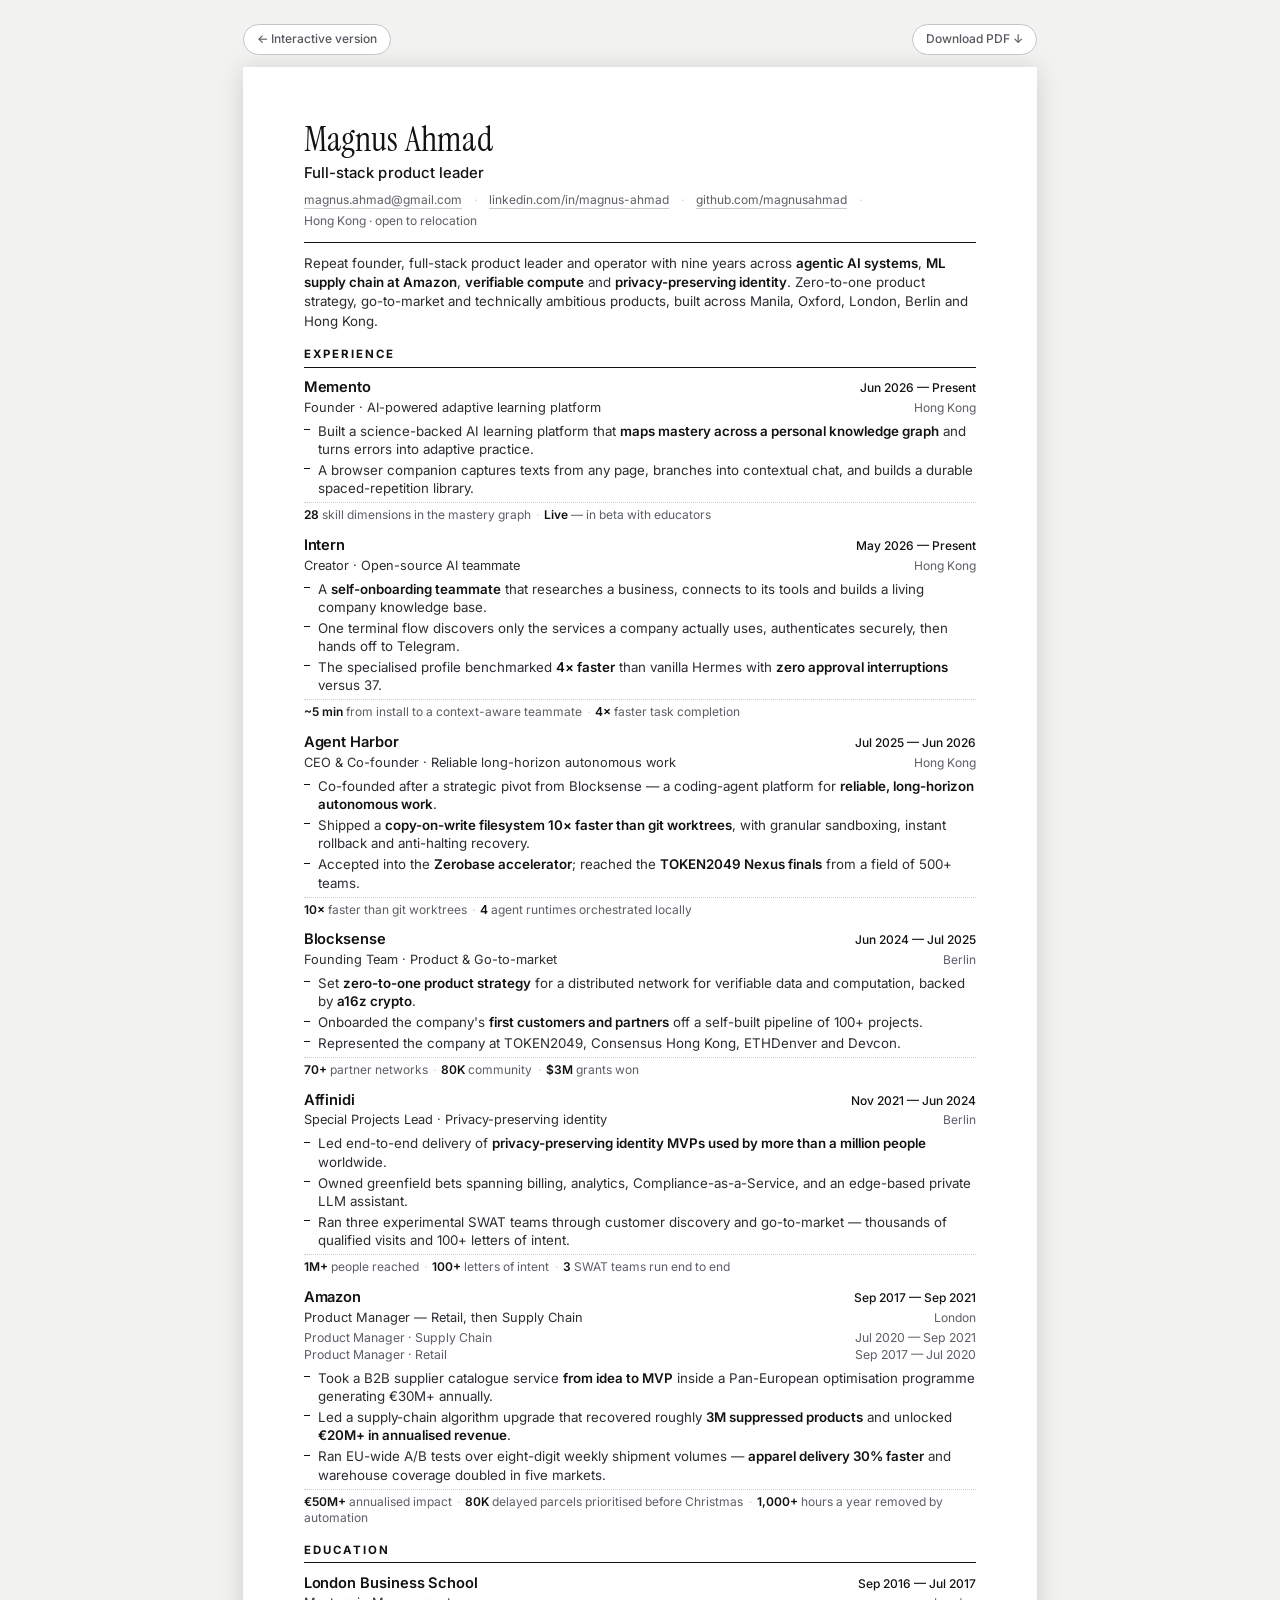
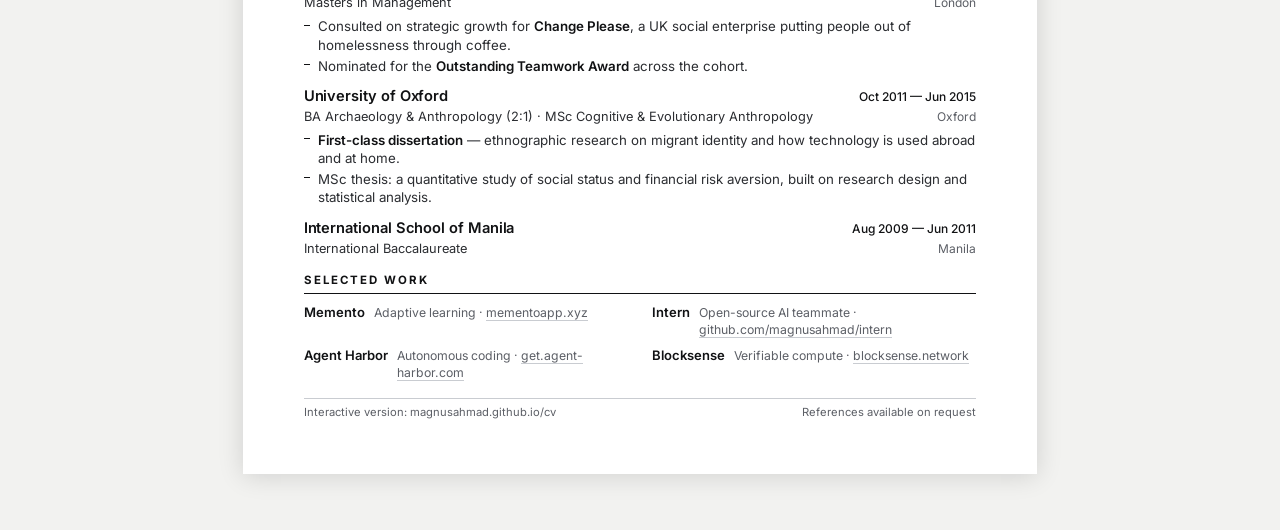
==== cv.html @ eab72baa "Add a print-first PDF CV and link it from the site cv.html is a traditional monochrome CV — no backg" ====
<!doctype html>
<html lang="en">
<head>
<meta charset="utf-8">
<meta name="viewport" content="width=device-width, initial-scale=1">
<title>Magnus Ahmad — Curriculum Vitae</title>
<meta name="description" content="Magnus Ahmad — product leader, operator and founder. Curriculum vitae.">
<meta name="robots" content="index, follow">
<link rel="icon" href="./magnus-ahmad.png">
<link rel="preconnect" href="https://fonts.googleapis.com">
<link rel="preconnect" href="https://fonts.gstatic.com" crossorigin>
<link rel="stylesheet" href="https://fonts.googleapis.com/css2?family=Inter:wght@400;500;600;700&family=Instrument+Serif:ital@0;1&display=swap">
<style>
  /* ==========================================================
     Print-first CV. Monochrome, no backgrounds, A4.
     ========================================================== */
  *, *::before, *::after { box-sizing: border-box; margin: 0; padding: 0; }

  :root {
    --ink:   #111214;
    --body:  #2b2d31;
    --muted: #5c5f66;
    --rule:  #c9ccd1;
    --sans:  "Inter", -apple-system, BlinkMacSystemFont, "Segoe UI", Helvetica, Arial, sans-serif;
    --serif: "Instrument Serif", "Iowan Old Style", Georgia, "Times New Roman", serif;
  }

  html { -webkit-text-size-adjust: 100%; }

  body {
    color: var(--body);
    font-family: var(--sans);
    font-size: 10pt;
    line-height: 1.38;
    -webkit-font-smoothing: antialiased;
  }

  /* the sheet-on-a-desk look is for reading on screen only; in print the
     page box comes from @page, so none of this may leak into it */
  @media screen {
    body { background: #f2f2f0; padding: 24px 16px 56px; }

    .page {
      width: 210mm;
      min-height: 297mm;
      margin: 0 auto;
      padding: 15mm 16mm 14mm;
      background: #fff;
      box-shadow: 0 2px 24px rgba(0, 0, 0, 0.14);
    }
  }

  a { color: inherit; text-decoration: none; }

  /* ---------- masthead ---------- */
  .masthead { padding-bottom: 9pt; border-bottom: 1.4pt solid var(--ink); }

  h1 {
    font-family: var(--serif);
    font-size: 26pt;
    font-weight: 400;
    letter-spacing: 0.005em;
    line-height: 1;
    color: var(--ink);
  }

  .title {
    margin-top: 4pt;
    font-size: 11.2pt;
    font-weight: 500;
    letter-spacing: 0.005em;
    color: var(--ink);
  }

  .contact {
    display: flex;
    flex-wrap: wrap;
    gap: 3pt 9pt;
    margin-top: 6pt;
    font-size: 9pt;
    color: var(--muted);
  }

  .contact span { display: inline-flex; align-items: center; gap: 9pt; }
  .contact span::after { content: "·"; color: var(--rule); }
  .contact span:last-child::after { content: none; }
  .contact a { border-bottom: 0.5pt solid var(--rule); }

  /* ---------- summary ---------- */
  .summary {
    margin-top: 8pt;
    font-size: 10pt;
    line-height: 1.45;
    color: var(--body);
    max-width: 62em;
  }

  .summary b { color: var(--ink); font-weight: 600; }

  /* ---------- sections ---------- */
  section { margin-top: 12pt; }

  h2 {
    font-size: 8.6pt;
    font-weight: 700;
    letter-spacing: 0.18em;
    text-transform: uppercase;
    color: var(--ink);
    padding-bottom: 3pt;
    border-bottom: 0.75pt solid var(--ink);
    margin-bottom: 7pt;
  }

  .entry { margin-bottom: 8.5pt; break-inside: avoid; page-break-inside: avoid; }
  .entry:last-child { margin-bottom: 0; }

  .entry-head {
    display: grid;
    grid-template-columns: 1fr auto;
    align-items: baseline;
    gap: 12pt;
  }

  .org { font-size: 11pt; font-weight: 600; letter-spacing: -0.005em; color: var(--ink); }
  .when { font-size: 9pt; font-weight: 500; color: var(--ink); white-space: nowrap; }

  .role-line {
    display: grid;
    grid-template-columns: 1fr auto;
    align-items: baseline;
    gap: 12pt;
    margin-top: 1pt;
  }

  .role { font-size: 9.6pt; color: var(--body); }
  .where { font-size: 9pt; color: var(--muted); white-space: nowrap; }

  .stints {
    margin-top: 2.5pt;
    font-size: 9.2pt;
    color: var(--muted);
  }

  .stints div { display: grid; grid-template-columns: 1fr auto; gap: 12pt; }

  ul.points { margin: 4pt 0 0; padding: 0; list-style: none; }

  ul.points li {
    position: relative;
    padding-left: 11pt;
    margin-bottom: 1.8pt;
  }

  ul.points li::before {
    content: "";
    position: absolute;
    left: 0;
    top: 0.56em;
    width: 4.5pt;
    height: 0.75pt;
    background: var(--ink);
  }

  ul.points b { color: var(--ink); font-weight: 600; }

  .metrics {
    margin-top: 3.5pt;
    padding-top: 3pt;
    border-top: 0.5pt dotted var(--rule);
    font-size: 9pt;
    color: var(--muted);
  }

  .metrics b { color: var(--ink); font-weight: 600; }
  .metrics i { font-style: normal; color: var(--rule); padding: 0 4pt; }

  /* ---------- links block ---------- */
  .links { display: grid; grid-template-columns: repeat(2, 1fr); gap: 5pt 18pt; }

  .links div { display: grid; grid-template-columns: auto 1fr; gap: 7pt; align-items: baseline; }
  .links strong { font-size: 9.8pt; font-weight: 600; color: var(--ink); white-space: nowrap; }
  .links span { font-size: 9.2pt; color: var(--muted); }
  .links a { border-bottom: 0.5pt solid var(--rule); }

  .foot {
    margin-top: 12pt;
    padding-top: 5pt;
    border-top: 0.5pt solid var(--rule);
    font-size: 8.4pt;
    color: var(--muted);
    display: flex;
    justify-content: space-between;
    gap: 12pt;
  }

  /* ---------- on-screen affordance, never printed ---------- */
  .bar {
    width: 210mm;
    max-width: 100%;
    margin: 0 auto 12px;
    display: flex;
    justify-content: space-between;
    align-items: center;
    gap: 12px;
    font-size: 12px;
    color: #55585e;
  }

  .bar a {
    padding: 6px 13px;
    border: 1px solid #c2c5ca;
    border-radius: 999px;
    background: #fff;
    font-weight: 500;
  }

  .bar a:hover { background: #111214; border-color: #111214; color: #fff; }

  @media print {
    @page { size: A4; margin: 13mm 14mm; }
    body { font-size: 9.6pt; }
    .bar { display: none; }
    h2 { break-after: avoid; page-break-after: avoid; }
    .contact a, .links a { border-bottom: 0; }
  }

  @media screen and (max-width: 800px) {
    body { padding: 12px 0 32px; }
    .page, .bar { width: auto; max-width: 100%; padding-left: 18px; padding-right: 18px; }
    .links { grid-template-columns: 1fr; }
    .entry-head, .role-line { grid-template-columns: 1fr; gap: 0; }
    .when, .where { white-space: normal; }
  }
</style>
</head>

<body>

<div class="bar">
  <a href="./">← Interactive version</a>
  <a href="./magnus-ahmad-cv.pdf" download>Download PDF ↓</a>
</div>

<main class="page">

  <header class="masthead">
    <h1>Magnus Ahmad</h1>
    <p class="title">Full-stack product leader</p>
    <p class="contact">
      <span><a href="mailto:magnus.ahmad@gmail.com">magnus.ahmad@gmail.com</a></span>
      <span><a href="https://www.linkedin.com/in/magnus-ahmad/">linkedin.com/in/magnus-ahmad</a></span>
      <span><a href="https://github.com/magnusahmad">github.com/magnusahmad</a></span>
      <span>Hong Kong · open to relocation</span>
    </p>
  </header>

  <p class="summary">
    Repeat founder, full-stack product leader and operator with nine years across
    <b>agentic AI systems</b>, <b>ML supply chain at Amazon</b>, <b>verifiable compute</b> and
    <b>privacy-preserving identity</b>. Zero-to-one product strategy, go-to-market and
    technically ambitious products, built across Manila, Oxford, London, Berlin and Hong Kong.
  </p>

  <!-- ============================ EXPERIENCE ============================ -->
  <section>
    <h2>Experience</h2>

    <div class="entry">
      <div class="entry-head"><span class="org">Memento</span><span class="when">Jun 2026 — Present</span></div>
      <div class="role-line"><span class="role">Founder · AI-powered adaptive learning platform</span><span class="where">Hong Kong</span></div>
      <ul class="points">
        <li>Built a science-backed AI learning platform that <b>maps mastery across a personal knowledge graph</b> and turns errors into adaptive practice.</li>
        <li>A browser companion captures texts from any page, branches into contextual chat, and builds a durable spaced-repetition library.</li>
      </ul>
      <p class="metrics"><b>28</b> skill dimensions in the mastery graph<i>·</i><b>Live</b> — in beta with educators</p>
    </div>

    <div class="entry">
      <div class="entry-head"><span class="org">Intern</span><span class="when">May 2026 — Present</span></div>
      <div class="role-line"><span class="role">Creator · Open-source AI teammate</span><span class="where">Hong Kong</span></div>
      <ul class="points">
        <li>A <b>self-onboarding teammate</b> that researches a business, connects to its tools and builds a living company knowledge base.</li>
        <li>One terminal flow discovers only the services a company actually uses, authenticates securely, then hands off to Telegram.</li>
        <li>The specialised profile benchmarked <b>4× faster</b> than vanilla Hermes with <b>zero approval interruptions</b> versus 37.</li>
      </ul>
      <p class="metrics"><b>~5 min</b> from install to a context-aware teammate<i>·</i><b>4×</b> faster task completion</p>
    </div>

    <div class="entry">
      <div class="entry-head"><span class="org">Agent Harbor</span><span class="when">Jul 2025 — Jun 2026</span></div>
      <div class="role-line"><span class="role">CEO &amp; Co-founder · Reliable long-horizon autonomous work</span><span class="where">Hong Kong</span></div>
      <ul class="points">
        <li>Co-founded after a strategic pivot from Blocksense — a coding-agent platform for <b>reliable, long-horizon autonomous work</b>.</li>
        <li>Shipped a <b>copy-on-write filesystem 10× faster than git worktrees</b>, with granular sandboxing, instant rollback and anti-halting recovery.</li>
        <li>Accepted into the <b>Zerobase accelerator</b>; reached the <b>TOKEN2049 Nexus finals</b> from a field of 500+ teams.</li>
      </ul>
      <p class="metrics"><b>10×</b> faster than git worktrees<i>·</i><b>4</b> agent runtimes orchestrated locally</p>
    </div>

    <div class="entry">
      <div class="entry-head"><span class="org">Blocksense</span><span class="when">Jun 2024 — Jul 2025</span></div>
      <div class="role-line"><span class="role">Founding Team · Product &amp; Go-to-market</span><span class="where">Berlin</span></div>
      <ul class="points">
        <li>Set <b>zero-to-one product strategy</b> for a distributed network for verifiable data and computation, backed by <b>a16z crypto</b>.</li>
        <li>Onboarded the company's <b>first customers and partners</b> off a self-built pipeline of 100+ projects.</li>
        <li>Represented the company at TOKEN2049, Consensus Hong Kong, ETHDenver and Devcon.</li>
      </ul>
      <p class="metrics"><b>70+</b> partner networks<i>·</i><b>80K</b> community<i>·</i><b>$3M</b> grants won</p>
    </div>

    <div class="entry">
      <div class="entry-head"><span class="org">Affinidi</span><span class="when">Nov 2021 — Jun 2024</span></div>
      <div class="role-line"><span class="role">Special Projects Lead · Privacy-preserving identity</span><span class="where">Berlin</span></div>
      <ul class="points">
        <li>Led end-to-end delivery of <b>privacy-preserving identity MVPs used by more than a million people</b> worldwide.</li>
        <li>Owned greenfield bets spanning billing, analytics, Compliance-as-a-Service, and an edge-based private LLM assistant.</li>
        <li>Ran three experimental SWAT teams through customer discovery and go-to-market — thousands of qualified visits and 100+ letters of intent.</li>
      </ul>
      <p class="metrics"><b>1M+</b> people reached<i>·</i><b>100+</b> letters of intent<i>·</i><b>3</b> SWAT teams run end to end</p>
    </div>

    <div class="entry">
      <div class="entry-head"><span class="org">Amazon</span><span class="when">Sep 2017 — Sep 2021</span></div>
      <div class="role-line"><span class="role">Product Manager — Retail, then Supply Chain</span><span class="where">London</span></div>
      <div class="stints">
        <div><span>Product Manager · Supply Chain</span><span>Jul 2020 — Sep 2021</span></div>
        <div><span>Product Manager · Retail</span><span>Sep 2017 — Jul 2020</span></div>
      </div>
      <ul class="points">
        <li>Took a B2B supplier catalogue service <b>from idea to MVP</b> inside a Pan-European optimisation programme generating €30M+ annually.</li>
        <li>Led a supply-chain algorithm upgrade that recovered roughly <b>3M suppressed products</b> and unlocked <b>€20M+ in annualised revenue</b>.</li>
        <li>Ran EU-wide A/B tests over eight-digit weekly shipment volumes — <b>apparel delivery 30% faster</b> and warehouse coverage doubled in five markets.</li>
      </ul>
      <p class="metrics"><b>€50M+</b> annualised impact<i>·</i><b>80K</b> delayed parcels prioritised before Christmas<i>·</i><b>1,000+</b> hours a year removed by automation</p>
    </div>

  </section>

  <!-- ============================ EDUCATION ============================ -->
  <section>
    <h2>Education</h2>

    <div class="entry">
      <div class="entry-head"><span class="org">London Business School</span><span class="when">Sep 2016 — Jul 2017</span></div>
      <div class="role-line"><span class="role">Masters in Management</span><span class="where">London</span></div>
      <ul class="points">
        <li>Consulted on strategic growth for <b>Change Please</b>, a UK social enterprise putting people out of homelessness through coffee.</li>
        <li>Nominated for the <b>Outstanding Teamwork Award</b> across the cohort.</li>
      </ul>
    </div>

    <div class="entry">
      <div class="entry-head"><span class="org">University of Oxford</span><span class="when">Oct 2011 — Jun 2015</span></div>
      <div class="role-line"><span class="role">BA Archaeology &amp; Anthropology (2:1) · MSc Cognitive &amp; Evolutionary Anthropology</span><span class="where">Oxford</span></div>
      <ul class="points">
        <li><b>First-class dissertation</b> — ethnographic research on migrant identity and how technology is used abroad and at home.</li>
        <li>MSc thesis: a quantitative study of social status and financial risk aversion, built on research design and statistical analysis.</li>
      </ul>
    </div>

    <div class="entry">
      <div class="entry-head"><span class="org">International School of Manila</span><span class="when">Aug 2009 — Jun 2011</span></div>
      <div class="role-line"><span class="role">International Baccalaureate</span><span class="where">Manila</span></div>
    </div>
  </section>

  <!-- ============================ SELECTED WORK ============================ -->
  <section>
    <h2>Selected work</h2>
    <div class="links">
      <div><strong>Memento</strong><span>Adaptive learning · <a href="https://mementoapp.xyz/">mementoapp.xyz</a></span></div>
      <div><strong>Intern</strong><span>Open-source AI teammate · <a href="https://github.com/magnusahmad/intern/tree/main">github.com/magnusahmad/intern</a></span></div>
      <div><strong>Agent Harbor</strong><span>Autonomous coding · <a href="https://get.agent-harbor.com/">get.agent-harbor.com</a></span></div>
      <div><strong>Blocksense</strong><span>Verifiable compute · <a href="https://www.blocksense.network/">blocksense.network</a></span></div>
    </div>
  </section>

  <p class="foot">
    <span>Interactive version: magnusahmad.github.io/cv</span>
    <span>References available on request</span>
  </p>

</main>
</body>
</html>
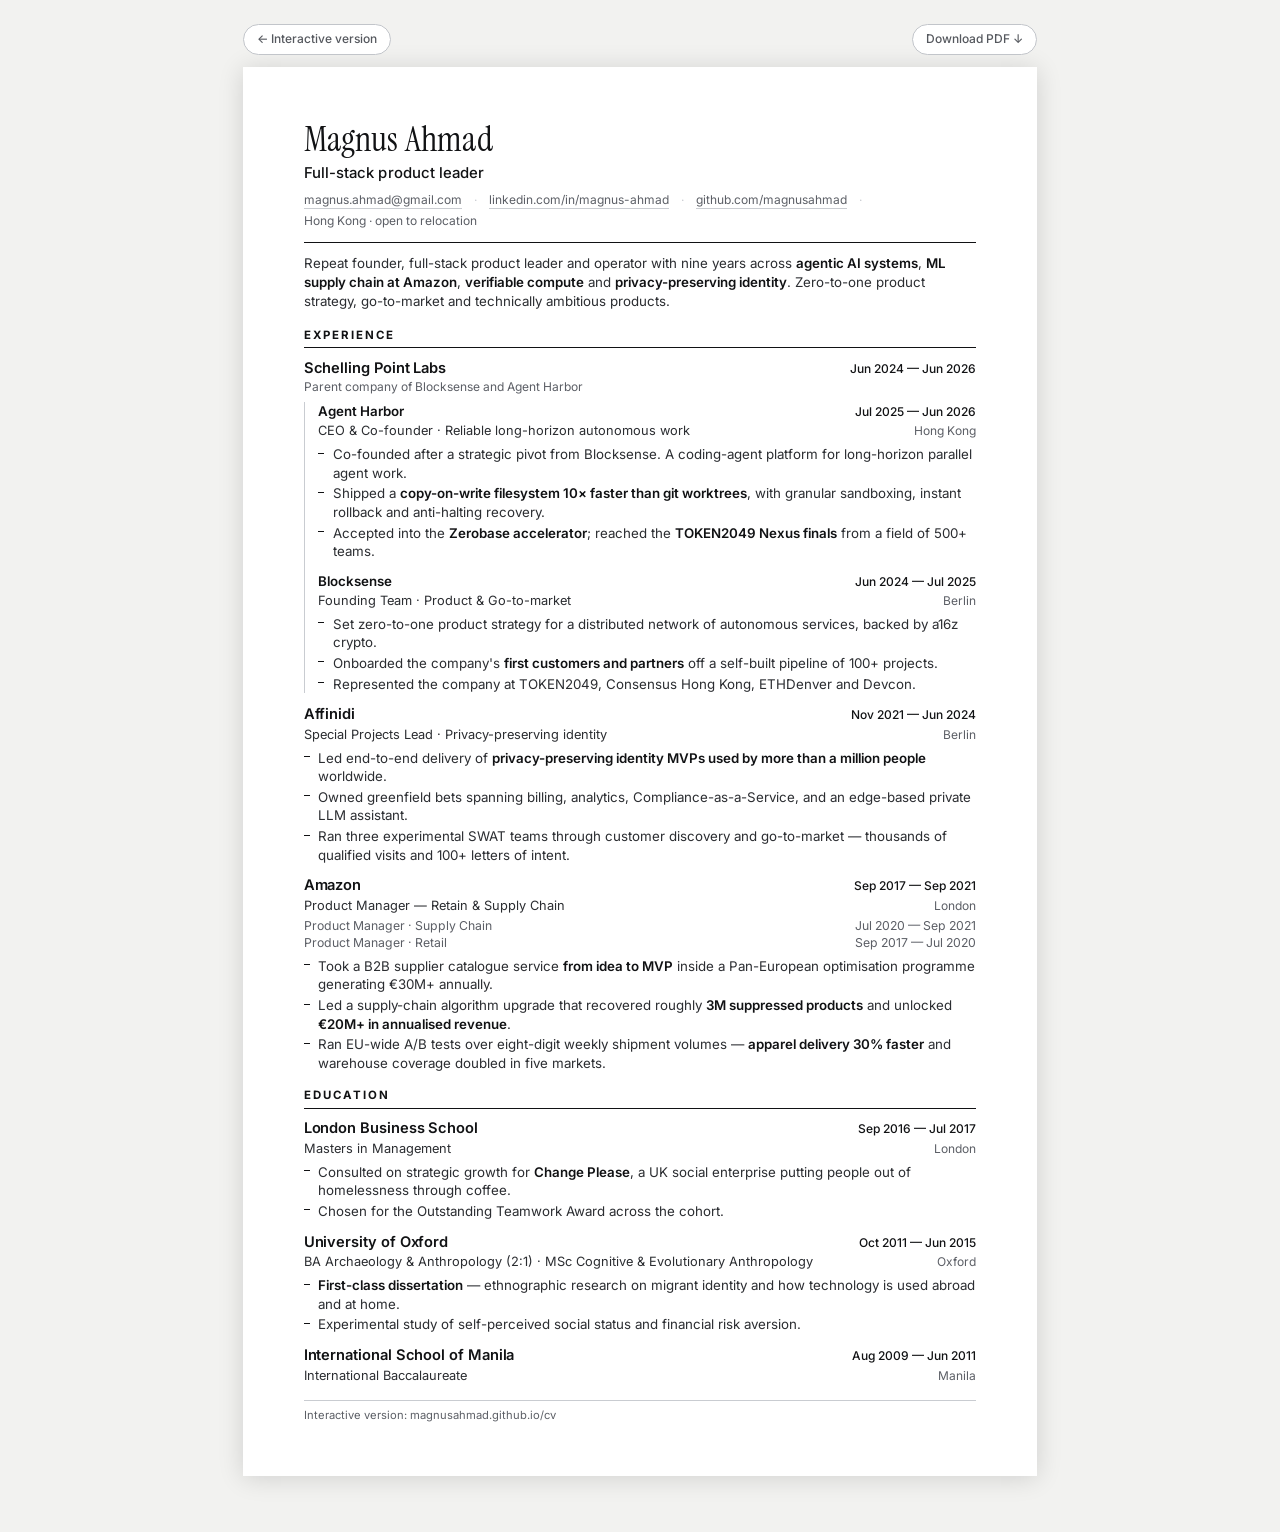
==== commit 9af96281: "Group Schelling Point Labs ventures and update PDF CV" ====
--- a/cv.html
+++ b/cv.html
@@ -122,6 +122,10 @@
   }
 
   .org { font-size: 11pt; font-weight: 600; letter-spacing: -0.005em; color: var(--ink); }
+  .company-note { margin: 1pt 0 5pt; font-size: 9pt; color: var(--muted); }
+  .company-roles { border-left: 0.75pt solid var(--rule); padding-left: 10pt; }
+  .venture { font-size: 10pt; font-weight: 600; color: var(--ink); }
+
   .when { font-size: 9pt; font-weight: 500; color: var(--ink); white-space: nowrap; }
 
   .role-line {
@@ -162,25 +166,6 @@
   }
 
   ul.points b { color: var(--ink); font-weight: 600; }
-
-  .metrics {
-    margin-top: 3.5pt;
-    padding-top: 3pt;
-    border-top: 0.5pt dotted var(--rule);
-    font-size: 9pt;
-    color: var(--muted);
-  }
-
-  .metrics b { color: var(--ink); font-weight: 600; }
-  .metrics i { font-style: normal; color: var(--rule); padding: 0 4pt; }
-
-  /* ---------- links block ---------- */
-  .links { display: grid; grid-template-columns: repeat(2, 1fr); gap: 5pt 18pt; }
-
-  .links div { display: grid; grid-template-columns: auto 1fr; gap: 7pt; align-items: baseline; }
-  .links strong { font-size: 9.8pt; font-weight: 600; color: var(--ink); white-space: nowrap; }
-  .links span { font-size: 9.2pt; color: var(--muted); }
-  .links a { border-bottom: 0.5pt solid var(--rule); }
 
   .foot {
     margin-top: 12pt;
@@ -221,13 +206,12 @@
     body { font-size: 9.6pt; }
     .bar { display: none; }
     h2 { break-after: avoid; page-break-after: avoid; }
-    .contact a, .links a { border-bottom: 0; }
+    .contact a { border-bottom: 0; }
   }
 
   @media screen and (max-width: 800px) {
     body { padding: 12px 0 32px; }
     .page, .bar { width: auto; max-width: 100%; padding-left: 18px; padding-right: 18px; }
-    .links { grid-template-columns: 1fr; }
     .entry-head, .role-line { grid-template-columns: 1fr; gap: 0; }
     .when, .where { white-space: normal; }
   }
@@ -258,54 +242,38 @@
     Repeat founder, full-stack product leader and operator with nine years across
     <b>agentic AI systems</b>, <b>ML supply chain at Amazon</b>, <b>verifiable compute</b> and
     <b>privacy-preserving identity</b>. Zero-to-one product strategy, go-to-market and
-    technically ambitious products, built across Manila, Oxford, London, Berlin and Hong Kong.
+    technically ambitious products.
   </p>
 
   <!-- ============================ EXPERIENCE ============================ -->
   <section>
     <h2>Experience</h2>
 
-    <div class="entry">
-      <div class="entry-head"><span class="org">Memento</span><span class="when">Jun 2026 — Present</span></div>
-      <div class="role-line"><span class="role">Founder · AI-powered adaptive learning platform</span><span class="where">Hong Kong</span></div>
-      <ul class="points">
-        <li>Built a science-backed AI learning platform that <b>maps mastery across a personal knowledge graph</b> and turns errors into adaptive practice.</li>
-        <li>A browser companion captures texts from any page, branches into contextual chat, and builds a durable spaced-repetition library.</li>
-      </ul>
-      <p class="metrics"><b>28</b> skill dimensions in the mastery graph<i>·</i><b>Live</b> — in beta with educators</p>
-    </div>
-
-    <div class="entry">
-      <div class="entry-head"><span class="org">Intern</span><span class="when">May 2026 — Present</span></div>
-      <div class="role-line"><span class="role">Creator · Open-source AI teammate</span><span class="where">Hong Kong</span></div>
-      <ul class="points">
-        <li>A <b>self-onboarding teammate</b> that researches a business, connects to its tools and builds a living company knowledge base.</li>
-        <li>One terminal flow discovers only the services a company actually uses, authenticates securely, then hands off to Telegram.</li>
-        <li>The specialised profile benchmarked <b>4× faster</b> than vanilla Hermes with <b>zero approval interruptions</b> versus 37.</li>
-      </ul>
-      <p class="metrics"><b>~5 min</b> from install to a context-aware teammate<i>·</i><b>4×</b> faster task completion</p>
-    </div>
-
-    <div class="entry">
-      <div class="entry-head"><span class="org">Agent Harbor</span><span class="when">Jul 2025 — Jun 2026</span></div>
+    <div class="entry company-group" role="group" aria-labelledby="schelling-point-labs">
+      <div class="entry-head"><h3 class="org" id="schelling-point-labs">Schelling Point Labs</h3><span class="when">Jun 2024 — Jun 2026</span></div>
+      <p class="company-note">Parent company of Blocksense and Agent Harbor</p>
+      <div class="company-roles">
+    <div class="entry">
+      <div class="entry-head"><span class="venture">Agent Harbor</span><span class="when">Jul 2025 — Jun 2026</span></div>
       <div class="role-line"><span class="role">CEO &amp; Co-founder · Reliable long-horizon autonomous work</span><span class="where">Hong Kong</span></div>
       <ul class="points">
-        <li>Co-founded after a strategic pivot from Blocksense — a coding-agent platform for <b>reliable, long-horizon autonomous work</b>.</li>
+        <li>Co-founded after a strategic pivot from Blocksense. A coding-agent platform for long-horizon parallel agent work.</li>
         <li>Shipped a <b>copy-on-write filesystem 10× faster than git worktrees</b>, with granular sandboxing, instant rollback and anti-halting recovery.</li>
         <li>Accepted into the <b>Zerobase accelerator</b>; reached the <b>TOKEN2049 Nexus finals</b> from a field of 500+ teams.</li>
       </ul>
-      <p class="metrics"><b>10×</b> faster than git worktrees<i>·</i><b>4</b> agent runtimes orchestrated locally</p>
-    </div>
-
-    <div class="entry">
-      <div class="entry-head"><span class="org">Blocksense</span><span class="when">Jun 2024 — Jul 2025</span></div>
+    </div>
+
+    <div class="entry">
+      <div class="entry-head"><span class="venture">Blocksense</span><span class="when">Jun 2024 — Jul 2025</span></div>
       <div class="role-line"><span class="role">Founding Team · Product &amp; Go-to-market</span><span class="where">Berlin</span></div>
       <ul class="points">
-        <li>Set <b>zero-to-one product strategy</b> for a distributed network for verifiable data and computation, backed by <b>a16z crypto</b>.</li>
+        <li>Set zero-to-one product strategy for a distributed network of autonomous services, backed by a16z crypto.</li>
         <li>Onboarded the company's <b>first customers and partners</b> off a self-built pipeline of 100+ projects.</li>
         <li>Represented the company at TOKEN2049, Consensus Hong Kong, ETHDenver and Devcon.</li>
       </ul>
-      <p class="metrics"><b>70+</b> partner networks<i>·</i><b>80K</b> community<i>·</i><b>$3M</b> grants won</p>
+    </div>
+
+      </div>
     </div>
 
     <div class="entry">
@@ -316,12 +284,11 @@
         <li>Owned greenfield bets spanning billing, analytics, Compliance-as-a-Service, and an edge-based private LLM assistant.</li>
         <li>Ran three experimental SWAT teams through customer discovery and go-to-market — thousands of qualified visits and 100+ letters of intent.</li>
       </ul>
-      <p class="metrics"><b>1M+</b> people reached<i>·</i><b>100+</b> letters of intent<i>·</i><b>3</b> SWAT teams run end to end</p>
     </div>
 
     <div class="entry">
       <div class="entry-head"><span class="org">Amazon</span><span class="when">Sep 2017 — Sep 2021</span></div>
-      <div class="role-line"><span class="role">Product Manager — Retail, then Supply Chain</span><span class="where">London</span></div>
+      <div class="role-line"><span class="role">Product Manager — Retain &amp; Supply Chain</span><span class="where">London</span></div>
       <div class="stints">
         <div><span>Product Manager · Supply Chain</span><span>Jul 2020 — Sep 2021</span></div>
         <div><span>Product Manager · Retail</span><span>Sep 2017 — Jul 2020</span></div>
@@ -331,7 +298,6 @@
         <li>Led a supply-chain algorithm upgrade that recovered roughly <b>3M suppressed products</b> and unlocked <b>€20M+ in annualised revenue</b>.</li>
         <li>Ran EU-wide A/B tests over eight-digit weekly shipment volumes — <b>apparel delivery 30% faster</b> and warehouse coverage doubled in five markets.</li>
       </ul>
-      <p class="metrics"><b>€50M+</b> annualised impact<i>·</i><b>80K</b> delayed parcels prioritised before Christmas<i>·</i><b>1,000+</b> hours a year removed by automation</p>
     </div>
 
   </section>
@@ -345,7 +311,7 @@
       <div class="role-line"><span class="role">Masters in Management</span><span class="where">London</span></div>
       <ul class="points">
         <li>Consulted on strategic growth for <b>Change Please</b>, a UK social enterprise putting people out of homelessness through coffee.</li>
-        <li>Nominated for the <b>Outstanding Teamwork Award</b> across the cohort.</li>
+        <li>Chosen for the Outstanding Teamwork Award across the cohort.</li>
       </ul>
     </div>
 
@@ -354,7 +320,7 @@
       <div class="role-line"><span class="role">BA Archaeology &amp; Anthropology (2:1) · MSc Cognitive &amp; Evolutionary Anthropology</span><span class="where">Oxford</span></div>
       <ul class="points">
         <li><b>First-class dissertation</b> — ethnographic research on migrant identity and how technology is used abroad and at home.</li>
-        <li>MSc thesis: a quantitative study of social status and financial risk aversion, built on research design and statistical analysis.</li>
+        <li>Experimental study of self-perceived social status and financial risk aversion.</li>
       </ul>
     </div>
 
@@ -364,20 +330,8 @@
     </div>
   </section>
 
-  <!-- ============================ SELECTED WORK ============================ -->
-  <section>
-    <h2>Selected work</h2>
-    <div class="links">
-      <div><strong>Memento</strong><span>Adaptive learning · <a href="https://mementoapp.xyz/">mementoapp.xyz</a></span></div>
-      <div><strong>Intern</strong><span>Open-source AI teammate · <a href="https://github.com/magnusahmad/intern/tree/main">github.com/magnusahmad/intern</a></span></div>
-      <div><strong>Agent Harbor</strong><span>Autonomous coding · <a href="https://get.agent-harbor.com/">get.agent-harbor.com</a></span></div>
-      <div><strong>Blocksense</strong><span>Verifiable compute · <a href="https://www.blocksense.network/">blocksense.network</a></span></div>
-    </div>
-  </section>
-
   <p class="foot">
     <span>Interactive version: magnusahmad.github.io/cv</span>
-    <span>References available on request</span>
   </p>
 
 </main>
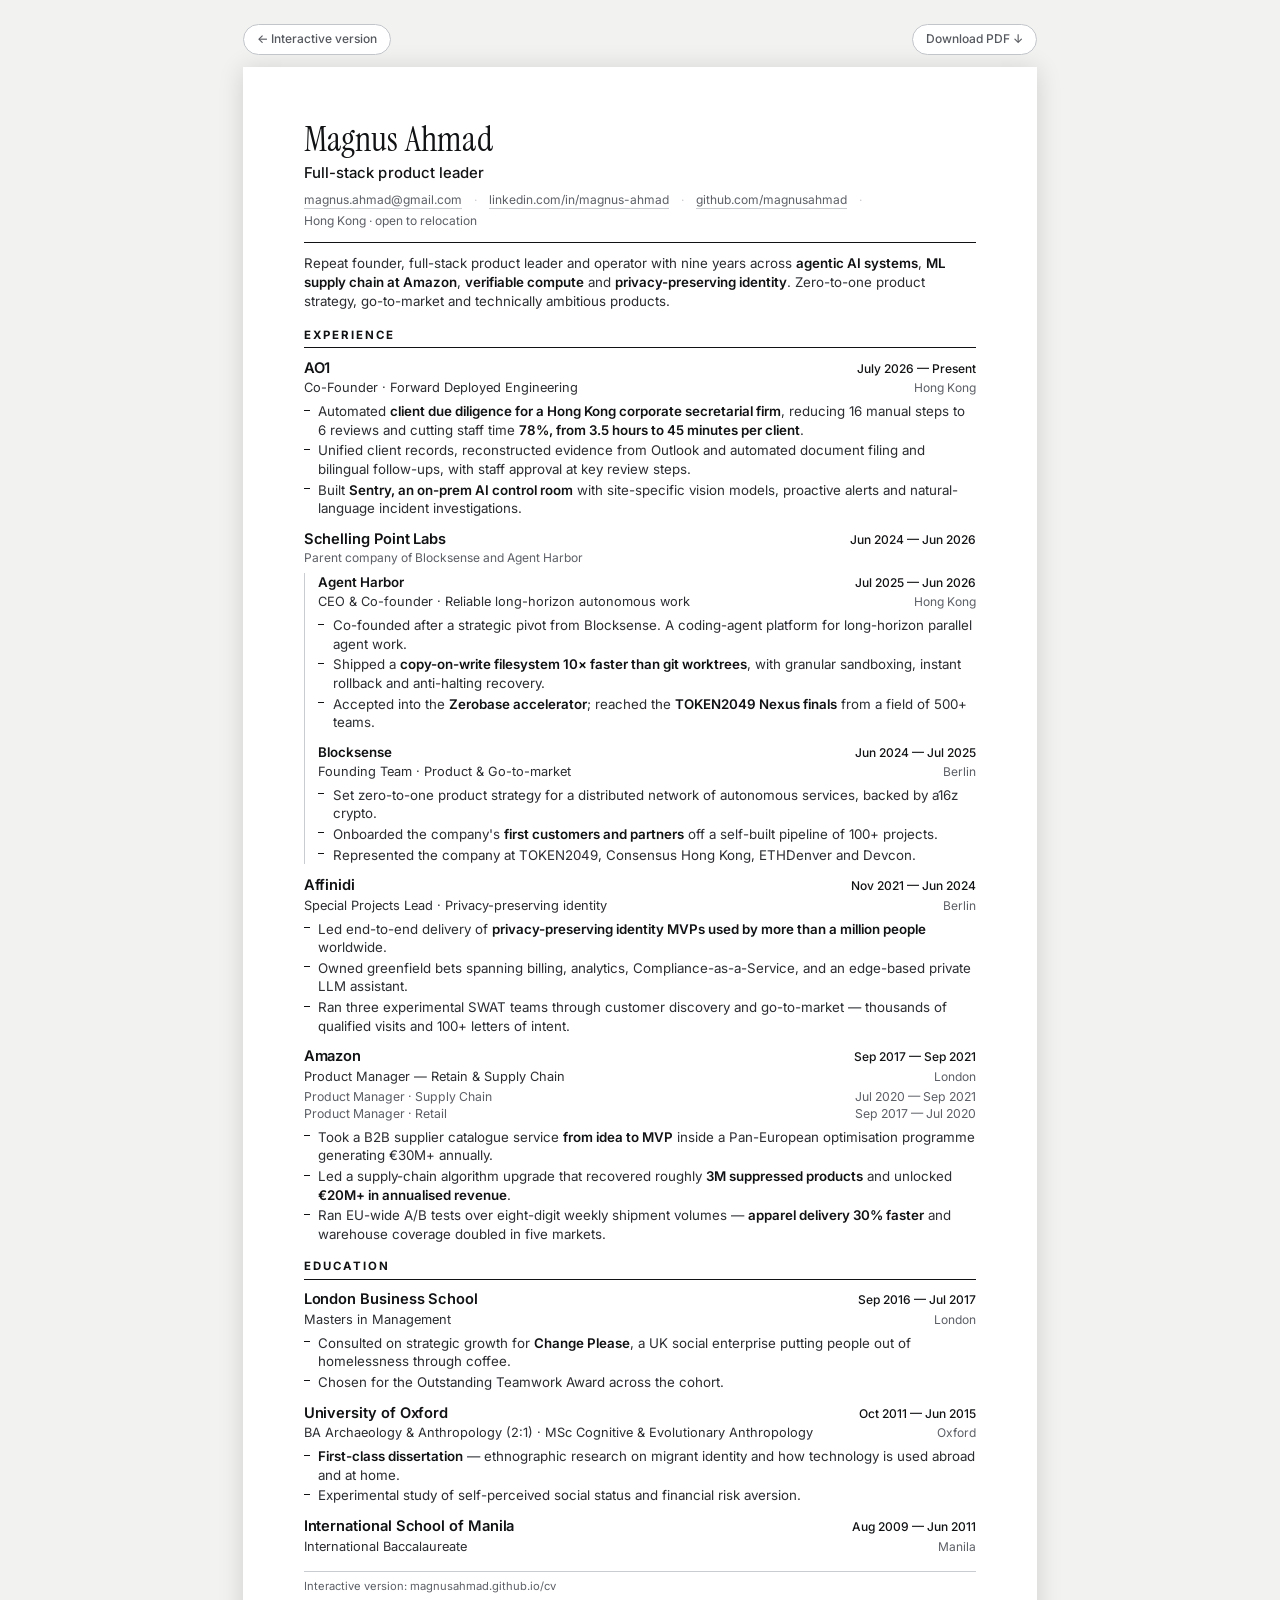
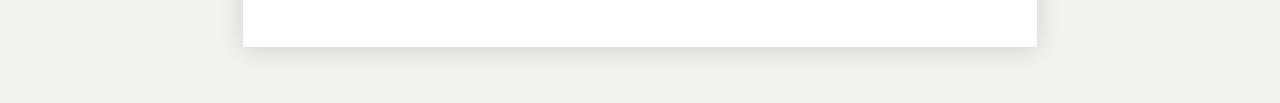
==== commit 5114849f: "Add AO1 experience and interactive Sentry demo" ====
--- a/cv.html
+++ b/cv.html
@@ -249,6 +249,16 @@
   <section>
     <h2>Experience</h2>
 
+    <div class="entry">
+      <div class="entry-head"><span class="org"><a href="https://ao1.consulting/">AO1</a></span><span class="when">July 2026 — Present</span></div>
+      <div class="role-line"><span class="role">Co-Founder · Forward Deployed Engineering</span><span class="where">Hong Kong</span></div>
+      <ul class="points">
+        <li>Automated <b>client due diligence for a Hong Kong corporate secretarial firm</b>, reducing 16 manual steps to 6 reviews and cutting staff time <b>78%, from 3.5 hours to 45 minutes per client</b>.</li>
+        <li>Unified client records, reconstructed evidence from Outlook and automated document filing and bilingual follow-ups, with staff approval at key review steps.</li>
+        <li>Built <b>Sentry, an on-prem AI control room</b> with site-specific vision models, proactive alerts and natural-language incident investigations.</li>
+      </ul>
+    </div>
+
     <div class="entry company-group" role="group" aria-labelledby="schelling-point-labs">
       <div class="entry-head"><h3 class="org" id="schelling-point-labs">Schelling Point Labs</h3><span class="when">Jun 2024 — Jun 2026</span></div>
       <p class="company-note">Parent company of Blocksense and Agent Harbor</p>
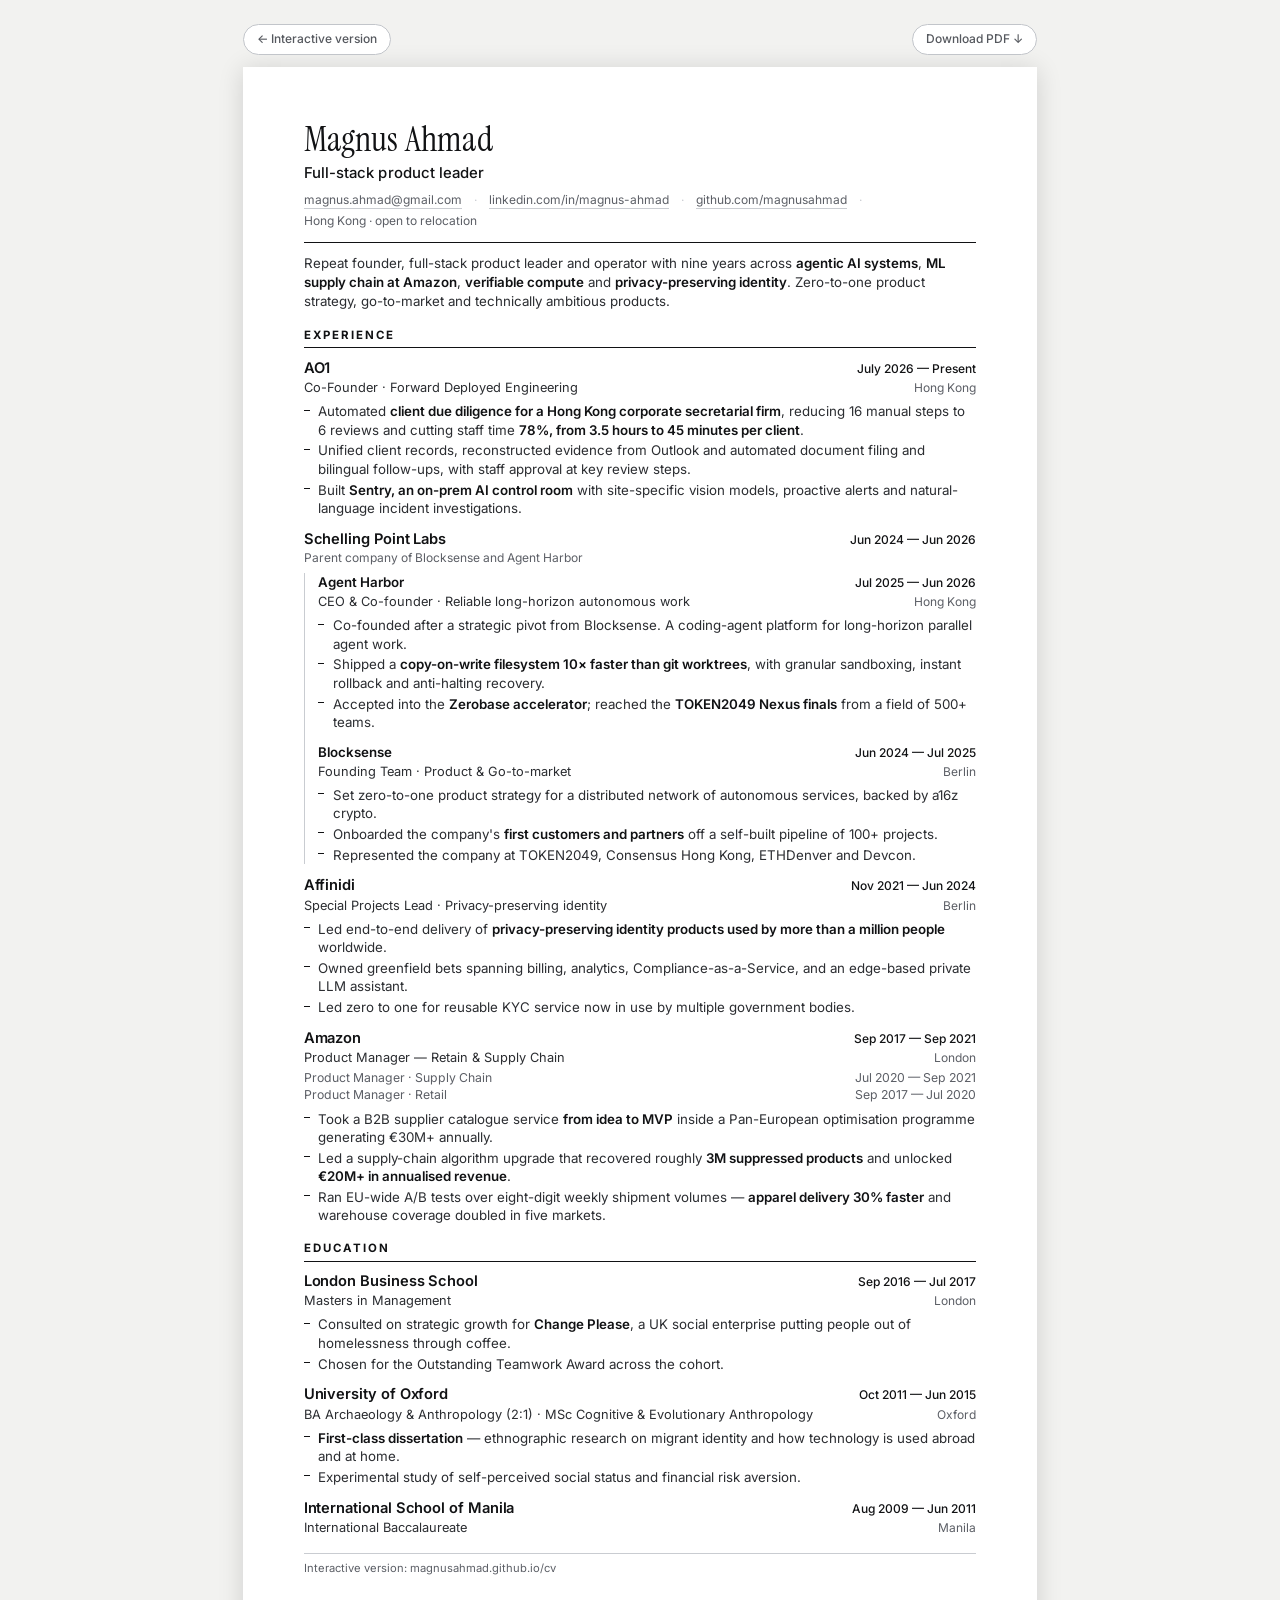
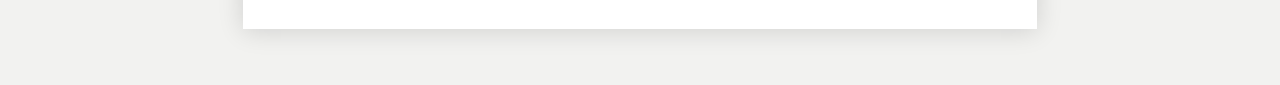
==== commit 9d85b88f: "Refresh selected work, simplify contact, and revise Affinidi experience" ====
--- a/cv.html
+++ b/cv.html
@@ -290,9 +290,9 @@
       <div class="entry-head"><span class="org">Affinidi</span><span class="when">Nov 2021 — Jun 2024</span></div>
       <div class="role-line"><span class="role">Special Projects Lead · Privacy-preserving identity</span><span class="where">Berlin</span></div>
       <ul class="points">
-        <li>Led end-to-end delivery of <b>privacy-preserving identity MVPs used by more than a million people</b> worldwide.</li>
+        <li>Led end-to-end delivery of <b>privacy-preserving identity products used by more than a million people</b> worldwide.</li>
         <li>Owned greenfield bets spanning billing, analytics, Compliance-as-a-Service, and an edge-based private LLM assistant.</li>
-        <li>Ran three experimental SWAT teams through customer discovery and go-to-market — thousands of qualified visits and 100+ letters of intent.</li>
+        <li>Led zero to one for reusable KYC service now in use by multiple government bodies.</li>
       </ul>
     </div>
 
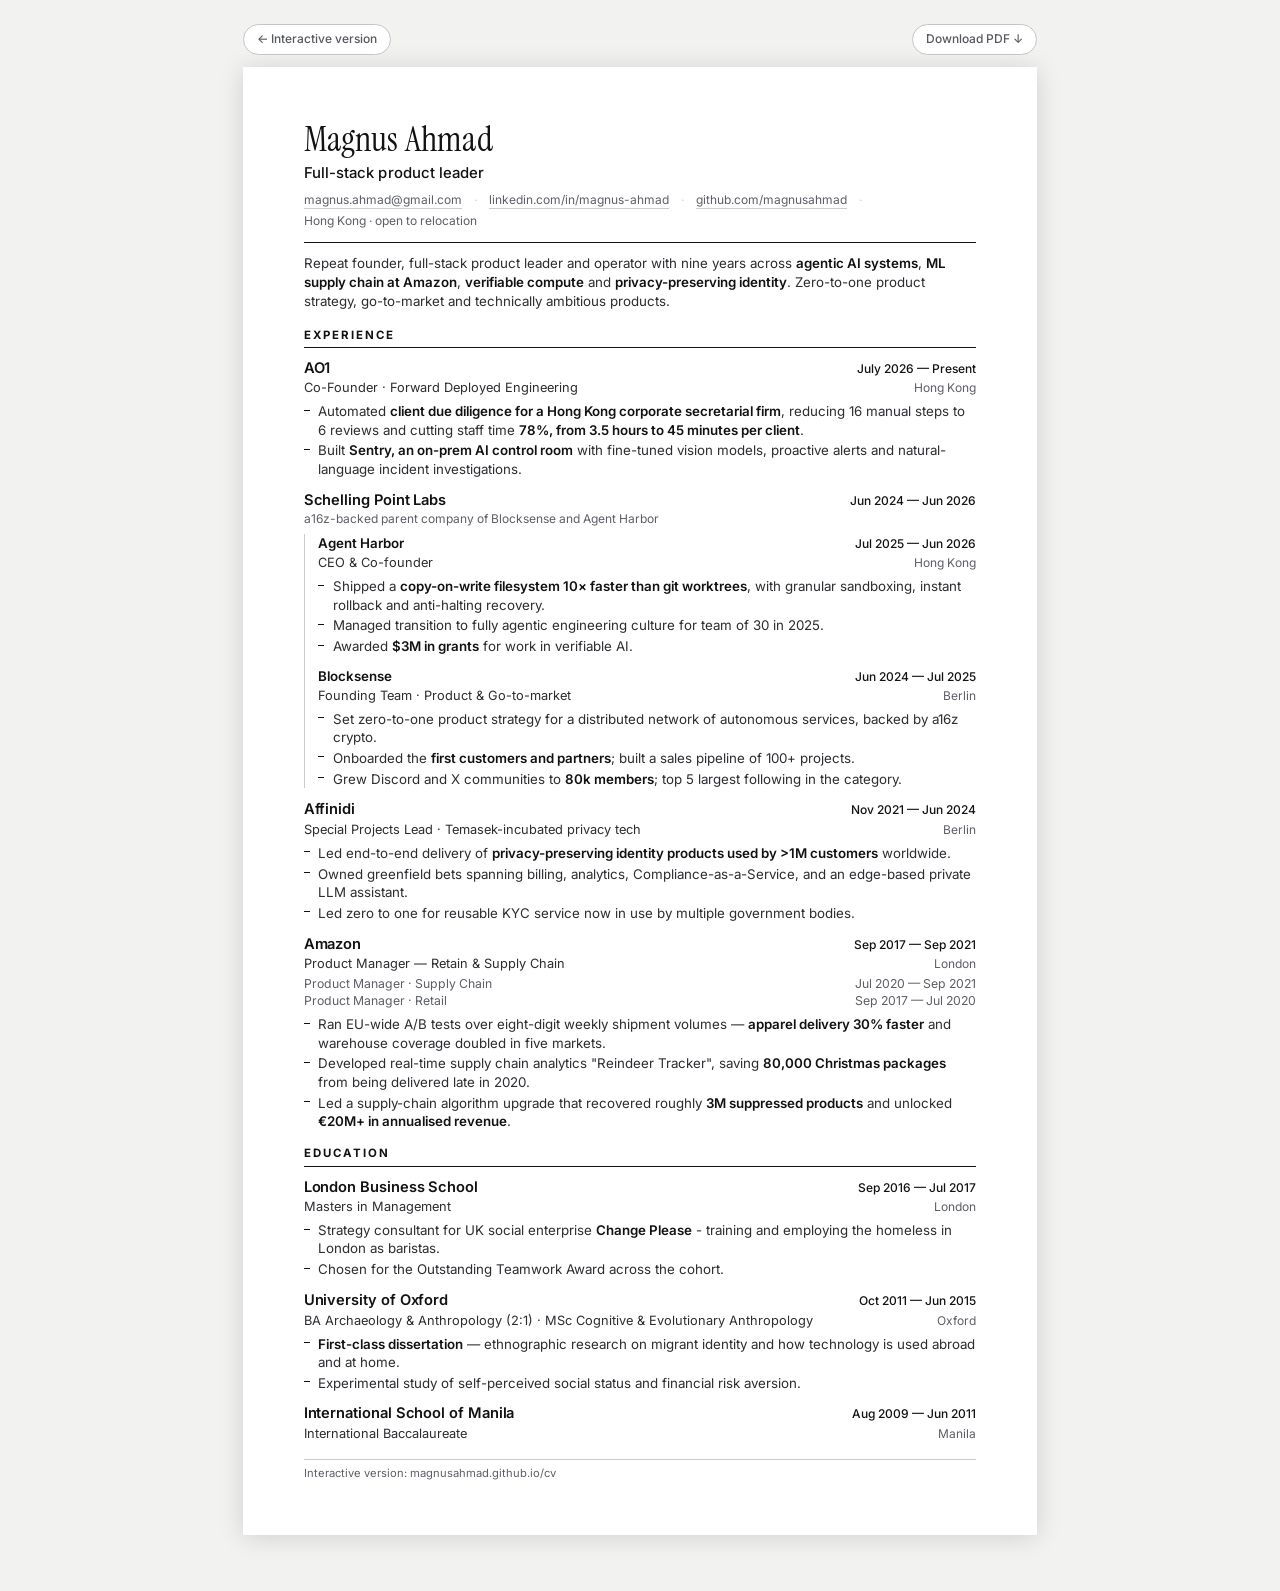
==== commit a794a8aa: "Update CV achievements and timeline experience bullets" ====
--- a/cv.html
+++ b/cv.html
@@ -254,22 +254,21 @@
       <div class="role-line"><span class="role">Co-Founder · Forward Deployed Engineering</span><span class="where">Hong Kong</span></div>
       <ul class="points">
         <li>Automated <b>client due diligence for a Hong Kong corporate secretarial firm</b>, reducing 16 manual steps to 6 reviews and cutting staff time <b>78%, from 3.5 hours to 45 minutes per client</b>.</li>
-        <li>Unified client records, reconstructed evidence from Outlook and automated document filing and bilingual follow-ups, with staff approval at key review steps.</li>
-        <li>Built <b>Sentry, an on-prem AI control room</b> with site-specific vision models, proactive alerts and natural-language incident investigations.</li>
+        <li>Built <b>Sentry, an on-prem AI control room</b> with fine-tuned vision models, proactive alerts and natural-language incident investigations.</li>
       </ul>
     </div>
 
     <div class="entry company-group" role="group" aria-labelledby="schelling-point-labs">
       <div class="entry-head"><h3 class="org" id="schelling-point-labs">Schelling Point Labs</h3><span class="when">Jun 2024 — Jun 2026</span></div>
-      <p class="company-note">Parent company of Blocksense and Agent Harbor</p>
+      <p class="company-note">a16z-backed parent company of Blocksense and Agent Harbor</p>
       <div class="company-roles">
     <div class="entry">
       <div class="entry-head"><span class="venture">Agent Harbor</span><span class="when">Jul 2025 — Jun 2026</span></div>
-      <div class="role-line"><span class="role">CEO &amp; Co-founder · Reliable long-horizon autonomous work</span><span class="where">Hong Kong</span></div>
-      <ul class="points">
-        <li>Co-founded after a strategic pivot from Blocksense. A coding-agent platform for long-horizon parallel agent work.</li>
+      <div class="role-line"><span class="role">CEO &amp; Co-founder</span><span class="where">Hong Kong</span></div>
+      <ul class="points">
         <li>Shipped a <b>copy-on-write filesystem 10× faster than git worktrees</b>, with granular sandboxing, instant rollback and anti-halting recovery.</li>
-        <li>Accepted into the <b>Zerobase accelerator</b>; reached the <b>TOKEN2049 Nexus finals</b> from a field of 500+ teams.</li>
+        <li>Managed transition to fully agentic engineering culture for team of 30 in 2025.</li>
+        <li>Awarded <b>$3M in grants</b> for work in verifiable AI.</li>
       </ul>
     </div>
 
@@ -278,8 +277,8 @@
       <div class="role-line"><span class="role">Founding Team · Product &amp; Go-to-market</span><span class="where">Berlin</span></div>
       <ul class="points">
         <li>Set zero-to-one product strategy for a distributed network of autonomous services, backed by a16z crypto.</li>
-        <li>Onboarded the company's <b>first customers and partners</b> off a self-built pipeline of 100+ projects.</li>
-        <li>Represented the company at TOKEN2049, Consensus Hong Kong, ETHDenver and Devcon.</li>
+        <li>Onboarded the <b>first customers and partners</b>; built a sales pipeline of 100+ projects.</li>
+        <li>Grew Discord and X communities to <b>80k members</b>; top 5 largest following in the category.</li>
       </ul>
     </div>
 
@@ -288,9 +287,9 @@
 
     <div class="entry">
       <div class="entry-head"><span class="org">Affinidi</span><span class="when">Nov 2021 — Jun 2024</span></div>
-      <div class="role-line"><span class="role">Special Projects Lead · Privacy-preserving identity</span><span class="where">Berlin</span></div>
-      <ul class="points">
-        <li>Led end-to-end delivery of <b>privacy-preserving identity products used by more than a million people</b> worldwide.</li>
+      <div class="role-line"><span class="role">Special Projects Lead · Temasek-incubated privacy tech</span><span class="where">Berlin</span></div>
+      <ul class="points">
+        <li>Led end-to-end delivery of <b>privacy-preserving identity products used by &gt;1M customers</b> worldwide.</li>
         <li>Owned greenfield bets spanning billing, analytics, Compliance-as-a-Service, and an edge-based private LLM assistant.</li>
         <li>Led zero to one for reusable KYC service now in use by multiple government bodies.</li>
       </ul>
@@ -304,9 +303,9 @@
         <div><span>Product Manager · Retail</span><span>Sep 2017 — Jul 2020</span></div>
       </div>
       <ul class="points">
-        <li>Took a B2B supplier catalogue service <b>from idea to MVP</b> inside a Pan-European optimisation programme generating €30M+ annually.</li>
+        <li>Ran EU-wide A/B tests over eight-digit weekly shipment volumes — <b>apparel delivery 30% faster</b> and warehouse coverage doubled in five markets.</li>
+        <li>Developed real-time supply chain analytics &quot;Reindeer Tracker&quot;, saving <b>80,000 Christmas packages</b> from being delivered late in 2020.</li>
         <li>Led a supply-chain algorithm upgrade that recovered roughly <b>3M suppressed products</b> and unlocked <b>€20M+ in annualised revenue</b>.</li>
-        <li>Ran EU-wide A/B tests over eight-digit weekly shipment volumes — <b>apparel delivery 30% faster</b> and warehouse coverage doubled in five markets.</li>
       </ul>
     </div>
 
@@ -320,7 +319,7 @@
       <div class="entry-head"><span class="org">London Business School</span><span class="when">Sep 2016 — Jul 2017</span></div>
       <div class="role-line"><span class="role">Masters in Management</span><span class="where">London</span></div>
       <ul class="points">
-        <li>Consulted on strategic growth for <b>Change Please</b>, a UK social enterprise putting people out of homelessness through coffee.</li>
+        <li>Strategy consultant for UK social enterprise <b>Change Please</b> - training and employing the homeless in London as baristas.</li>
         <li>Chosen for the Outstanding Teamwork Award across the cohort.</li>
       </ul>
     </div>
